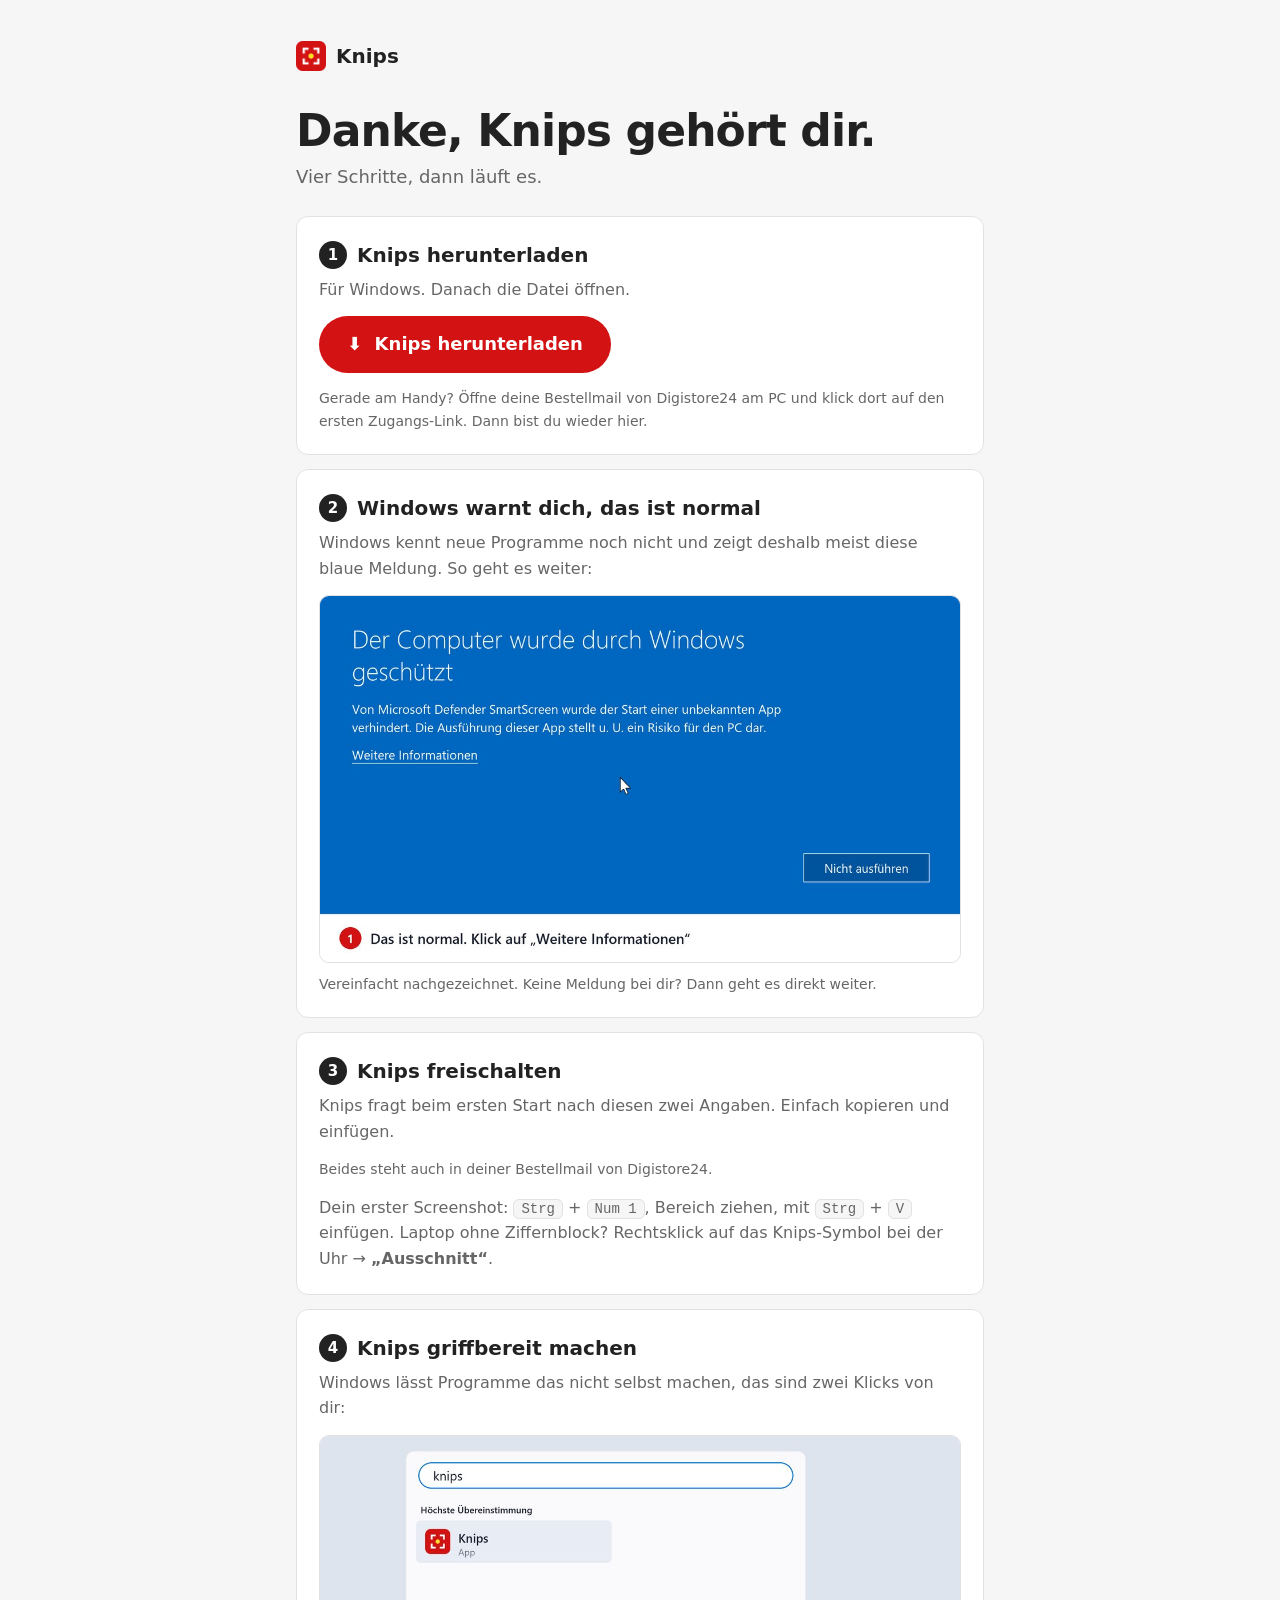
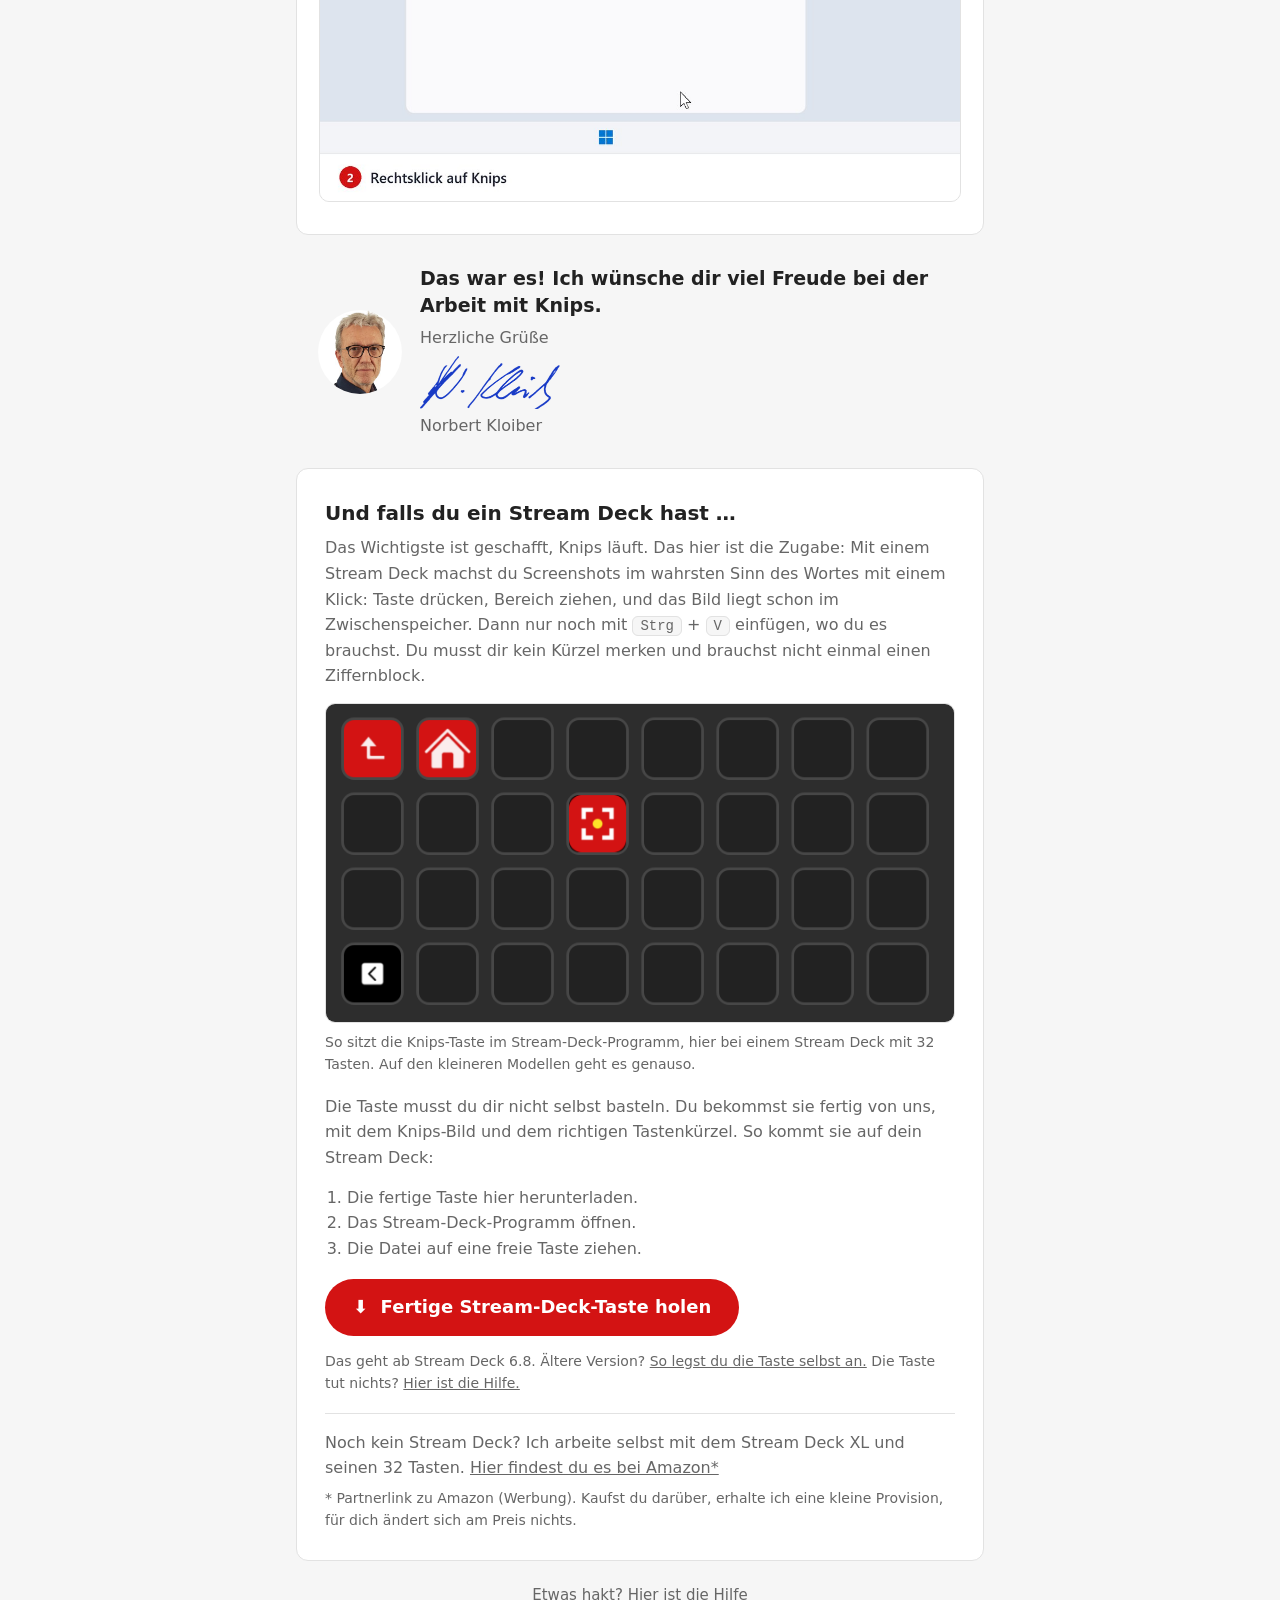
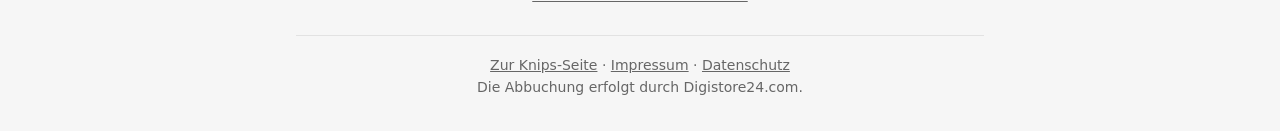
==== danke.html @ 629ad73b "Dankeseite: Stream-Deck-Taste als roter Hauptknopf Co-Authored-By: Claude Opus 5.5 <noreply@anthropi" ====
<!doctype html>
<html lang="de">
<head>
<meta charset="utf-8">
<meta name="viewport" content="width=device-width, initial-scale=1">
<title>Knips freigeschaltet</title>
<meta name="robots" content="noindex">
<link rel="icon" href="bilder/logo.png">
<link rel="stylesheet" href="kauf.css?v=2">
</head>
<body>
<main>
  <a class="marke" href="./"><img src="bilder/logo.png" alt="">Knips</a>

  <h1 data-mit-name="Danke, {n}! Knips gehört dir.">Danke, Knips gehört dir.</h1>
  <p class="unter">Vier Schritte, dann läuft es.</p>

  <div class="karte">
    <h2><span class="nr">1</span>Knips herunterladen</h2>
    <p>Für Windows. Danach die Datei öffnen.</p>
    <a class="knopf" href="Knips-Setup.exe" download>⬇&nbsp; Knips herunterladen</a>
    <p class="klein" style="margin-top:14px">Gerade am Handy? Öffne deine Bestellmail von Digistore24 am PC und klick dort auf den ersten Zugangs-Link. Dann bist du wieder hier.</p>
  </div>

  <div class="karte">
    <h2><span class="nr">2</span>Windows warnt dich, das ist normal</h2>
    <p>Windows kennt neue Programme noch nicht und zeigt deshalb meist diese blaue Meldung. So geht es weiter:</p>
    <video class="film" autoplay muted loop playsinline preload="metadata" poster="bilder/windows-warnung.jpg" width="1120" height="640" aria-label="Klick auf Weitere Informationen, danach auf Trotzdem ausführen">
      <source src="bilder/windows-warnung.mp4" type="video/mp4">
    </video>
    <p class="klein">Vereinfacht nachgezeichnet. Keine Meldung bei dir? Dann geht es direkt weiter.</p>
  </div>

  <div class="karte">
    <h2><span class="nr">3</span>Knips freischalten</h2>
    <p>Knips fragt beim ersten Start nach diesen zwei Angaben. Einfach kopieren und einfügen.</p>
    <div id="freischalten" hidden>
      <div class="wert"><span>Bestellnummer</span><code id="wert-b"></code><button type="button" data-feld="wert-b">Kopieren</button></div>
      <div class="wert"><span>Lizenzschlüssel</span><code id="wert-k"></code><button type="button" data-feld="wert-k">Kopieren</button></div>
    </div>
    <p class="klein" style="margin-top:12px">Beides steht auch in deiner Bestellmail von Digistore24.</p>
    <p>Dein erster Screenshot: <span class="taste">Strg</span> + <span class="taste">Num 1</span>, Bereich ziehen, mit <span class="taste">Strg</span> + <span class="taste">V</span> einfügen. Laptop ohne Ziffernblock? Rechtsklick auf das Knips-Symbol bei der Uhr → <b>„Ausschnitt“</b>.</p>
  </div>

  <div class="karte">
    <h2><span class="nr">4</span>Knips griffbereit machen</h2>
    <p>Windows lässt Programme das nicht selbst machen, das sind zwei Klicks von dir:</p>
    <video class="film" autoplay muted loop playsinline preload="metadata" poster="bilder/taskleiste.jpg" width="1120" height="640" aria-label="Knips im Startmenü suchen, Rechtsklick, An Taskleiste anheften">
      <source src="bilder/taskleiste.mp4" type="video/mp4">
    </video>
  </div>

  <div class="gruss">
    <img src="bilder/norbert-kloiber.jpg" width="84" height="84" alt="Norbert Kloiber">
    <div>
      <p class="gruss-text" data-mit-name="Das war es, {n}! Ich wünsche dir viel Freude bei der Arbeit mit Knips.">Das war es! Ich wünsche dir viel Freude bei der Arbeit mit Knips.</p>
      <p class="gruss-name">Herzliche Grüße</p>
      <img class="gruss-unterschrift" src="bilder/unterschrift-norbert.png" width="280" height="105" alt="Unterschrift von Norbert Kloiber">
      <p class="gruss-name">Norbert Kloiber</p>
    </div>
  </div>

  <div class="karte zugabe">
    <h2 data-mit-name="Und falls du ein Stream Deck hast, {n} …">Und falls du ein Stream Deck hast …</h2>
    <p>Das Wichtigste ist geschafft, Knips läuft. Das hier ist die Zugabe: Mit einem Stream Deck machst du Screenshots im wahrsten Sinn des Wortes mit einem Klick: Taste drücken, Bereich ziehen, und das Bild liegt schon im Zwischenspeicher. Dann nur noch mit <span class="taste">Strg</span> + <span class="taste">V</span> einfügen, wo du es brauchst. Du musst dir kein Kürzel merken und brauchst nicht einmal einen Ziffernblock.</p>
    <figure class="deck">
      <img src="bilder/stream-deck-knips.png" width="703" height="356" alt="Stream-Deck-Programm mit 32 Tasten, auf einer davon liegt die rote Knips-Taste">
      <figcaption>So sitzt die Knips-Taste im Stream-Deck-Programm, hier bei einem Stream Deck mit 32 Tasten. Auf den kleineren Modellen geht es genauso.</figcaption>
    </figure>
    <p>Die Taste musst du dir nicht selbst basteln. Du bekommst sie fertig von uns, mit dem Knips-Bild und dem richtigen Tastenkürzel. So kommt sie auf dein Stream Deck:</p>
    <ol>
      <li>Die fertige Taste hier herunterladen.</li>
      <li>Das Stream-Deck-Programm öffnen.</li>
      <li>Die Datei auf eine freie Taste ziehen.</li>
    </ol>
    <a class="knopf" href="streamdeck/Knips-Taste.streamDeckAction" download>⬇&nbsp; Fertige Stream-Deck-Taste holen</a>
    <p class="klein">Das geht ab Stream Deck 6.8. Ältere Version? <a href="./#stream-deck">So legst du die Taste selbst an.</a> Die Taste tut nichts? <a href="streamdeck.html">Hier ist die Hilfe.</a></p>
    <p class="noch-keins">Noch kein Stream Deck? Ich arbeite selbst mit dem Stream Deck XL und seinen 32 Tasten. <a href="https://www.amazon.de/dp/B07RL8H55Z?tag=topeffektiv-21" target="_blank" rel="sponsored noopener">Hier findest du es bei Amazon*</a></p>
    <p class="klein">* Partnerlink zu Amazon (Werbung). Kaufst du darüber, erhalte ich eine kleine Provision, für dich ändert sich am Preis nichts.</p>
  </div>

  <p class="zweig"><a href="hilfe.html">Etwas hakt? Hier ist die Hilfe</a></p>

  <footer>
    <a href="./">Zur Knips-Seite</a> · <a href="impressum.html">Impressum</a> · <a href="datenschutz.html">Datenschutz</a><br>
    Die Abbuchung erfolgt durch Digistore24.com.
  </footer>
  <script>
  // Vorname (n) kommt von Digistore in der Adresse. Fehlt er, bleiben die neutralen Texte
  (function () {
    var m = /[#&]n=([^&]*)/.exec(location.hash), n = new URLSearchParams(location.search).get("n") || "";
    try { if (!n && m) n = decodeURIComponent(m[1].replace(/\+/g, " ")); } catch (e) {}
    n = n.trim();
    if (!n || n.charAt(0) === "[" || n.length > 30) return;
    if (n === n.toLowerCase() || n === n.toUpperCase()) n = n.charAt(0).toUpperCase() + n.slice(1).toLowerCase();
    document.querySelectorAll("[data-mit-name]").forEach(function (el) {
      el.textContent = el.dataset.mitName.split("{n}").join(n);
    });
  })();

  // Digistore hängt Bestellnummer (b) und Lizenzschlüssel (k) an die Adresse
  (function () {
    var p = new URLSearchParams(location.search), b = p.get("b"), k = p.get("k");
    if (!b || !k || b.charAt(0) === "[") return;
    document.getElementById("wert-b").textContent = b;
    document.getElementById("wert-k").textContent = k;
    document.getElementById("freischalten").hidden = false;
    document.querySelectorAll(".wert button").forEach(function (knopf) {
      knopf.addEventListener("click", function () {
        navigator.clipboard.writeText(document.getElementById(knopf.dataset.feld).textContent).then(function () {
          knopf.textContent = "Kopiert ✓";
          setTimeout(function () { knopf.textContent = "Kopieren"; }, 1800);
        });
      });
    });
  })();
  </script>
</main>
</body>
</html>
---- kauf.css ----
/* Gemeinsamer Look für Dankeseite, Hilfe und Stream-Deck-Seite */
:root {
  --rot: #D31313; --rot-dunkel: #A80F0F;
  --text: #222; --leise: #666; --linie: #E2E2E2; --grund: #F6F6F6; --karte: #fff;
}
@media (prefers-color-scheme: dark) {
  :root { --text: #EEE; --leise: #AAA; --linie: #333; --grund: #161616; --karte: #1F1F1F; }
}
* { box-sizing: border-box; }
body { margin: 0; font-family: "Segoe UI", system-ui, -apple-system, Roboto, Arial, sans-serif;
       color: var(--text); background: var(--grund); line-height: 1.6; }
a { color: inherit; }
main { max-width: 720px; margin: 0 auto; padding: 40px 16px 32px; }
.marke { display: inline-flex; align-items: center; gap: 10px; font-weight: 700; font-size: 20px; text-decoration: none; }
.marke img { width: 30px; height: 30px; }
h1 { font-size: clamp(30px, 5vw, 44px); line-height: 1.1; margin: 28px 0 8px; letter-spacing: -.02em; }
.unter { color: var(--leise); font-size: 18px; margin: 0 0 24px; }
.karte { background: var(--karte); border: 1px solid var(--linie); border-radius: 12px; padding: 22px; margin-bottom: 14px; }
.karte h2 { margin: 0 0 6px; font-size: 20px; display: flex; align-items: center; gap: 10px; }
.nr { flex: none; width: 28px; height: 28px; border-radius: 50%; background: var(--text); color: var(--karte);
      font-size: 15px; display: inline-flex; align-items: center; justify-content: center; }
.karte p { margin: 0 0 14px; color: var(--leise); font-size: 16px; }
.karte p:last-child { margin-bottom: 0; }
.knopf { display: inline-flex; align-items: center; gap: 10px; background: var(--rot); color: #fff; text-decoration: none;
         font-weight: 700; font-size: 18px; padding: 14px 28px; border-radius: 999px; }
.knopf:hover { background: var(--rot-dunkel); }
.knopf.zweit { background: transparent; color: var(--text); border: 1px solid var(--linie); font-size: 15px; font-weight: 600; padding: 9px 18px; }
.knopf.zweit:hover { background: var(--grund); }
.klein { font-size: 14px !important; }
.film { display: block; width: 100%; height: auto; border-radius: 10px; border: 1px solid var(--linie); margin-bottom: 10px; background: var(--grund); }
.taste { font-family: Consolas, monospace; background: var(--grund); border: 1px solid var(--linie);
         border-radius: 6px; padding: 1px 7px; font-size: 14px; white-space: nowrap; }
.wert { display: grid; grid-template-columns: 130px 1fr auto; gap: 10px; align-items: center; padding: 8px 0; border-top: 1px solid var(--linie); font-size: 15px; }
.wert code { font-family: Consolas, monospace; font-size: 14px; overflow-wrap: anywhere; }
.wert button { font: inherit; font-size: 14px; padding: 5px 12px; border: 1px solid var(--linie); border-radius: 999px; background: transparent; color: var(--text); cursor: pointer; }
@media (max-width: 560px) { .wert { grid-template-columns: 1fr auto; } .wert span { grid-column: 1 / -1; } }
.gruss { display: flex; align-items: center; gap: 18px; margin: 30px 0 0; padding: 0 22px; }
.gruss > img { flex: none; width: 84px; height: 84px; border-radius: 50%; object-fit: cover; }
.gruss p { margin: 0; }
.gruss-unterschrift { display: block; width: 140px; height: auto; margin: 6px 0 4px; }
@media (prefers-color-scheme: dark) { .gruss-unterschrift { filter: brightness(2.4); } }
.gruss-text { font-size: 19px; font-weight: 600; line-height: 1.4; margin-bottom: 6px !important; }
.gruss-name { color: var(--leise); font-size: 16px; }
.zweig { color: var(--leise); font-size: 15px; text-align: center; margin: 22px 0 0; }
.reihe { display: flex; flex-wrap: wrap; gap: 10px; align-items: center; }
.tastenbild { width: 56px; height: 56px; border-radius: 12px; }
.zugabe { margin-top: 30px; padding: 28px; }
.zugabe ol { margin: 0 0 18px; padding-left: 22px; color: var(--leise); font-size: 16px; }
.zugabe .klein { margin-top: 14px; }
.zugabe .noch-keins { border-top: 1px solid var(--linie); margin: 18px 0 0; padding-top: 16px; }
.zugabe .noch-keins + .klein { margin-top: 6px; }
.deck { margin: 4px 0 18px; }
.deck img { display: block; width: 100%; height: auto; border: 1px solid var(--linie); border-radius: 10px; }
.deck figcaption { color: var(--leise); font-size: 14px; margin-top: 8px; }
@media (max-width: 560px) { .zugabe { padding: 22px; } }
.fragen details { background: var(--karte); border: 1px solid var(--linie); border-radius: 10px; margin-bottom: 8px; padding: 0 18px; }
.fragen summary { cursor: pointer; padding: 14px 0; font-weight: 600; list-style: none; }
.fragen summary::-webkit-details-marker { display: none; }
.fragen summary::before { content: "▸"; color: var(--rot); display: inline-block; width: 18px; transition: transform .15s; }
.fragen details[open] summary::before { transform: rotate(90deg); }
.fragen details p { margin: 0 0 14px 18px; color: var(--leise); font-size: 15px; }
footer { border-top: 1px solid var(--linie); margin-top: 28px; padding-top: 18px; color: var(--leise); font-size: 14px; text-align: center; }
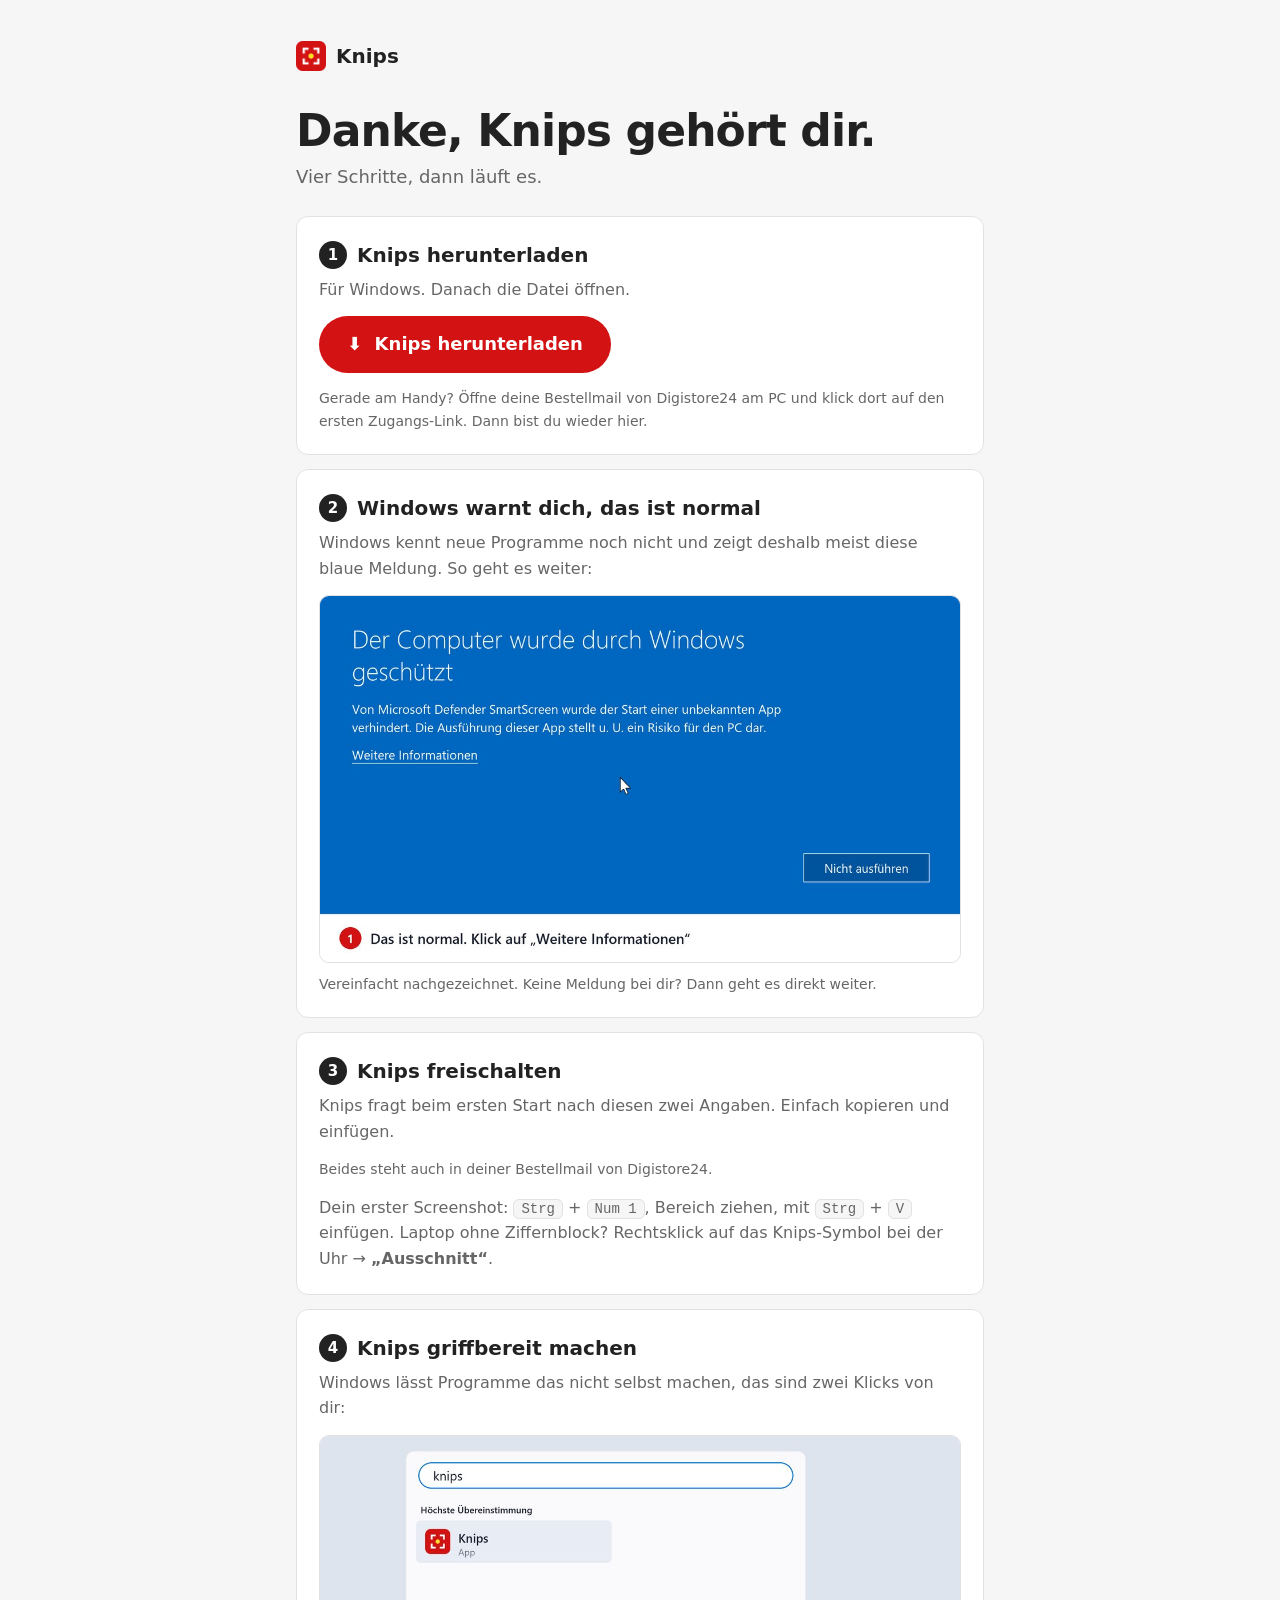
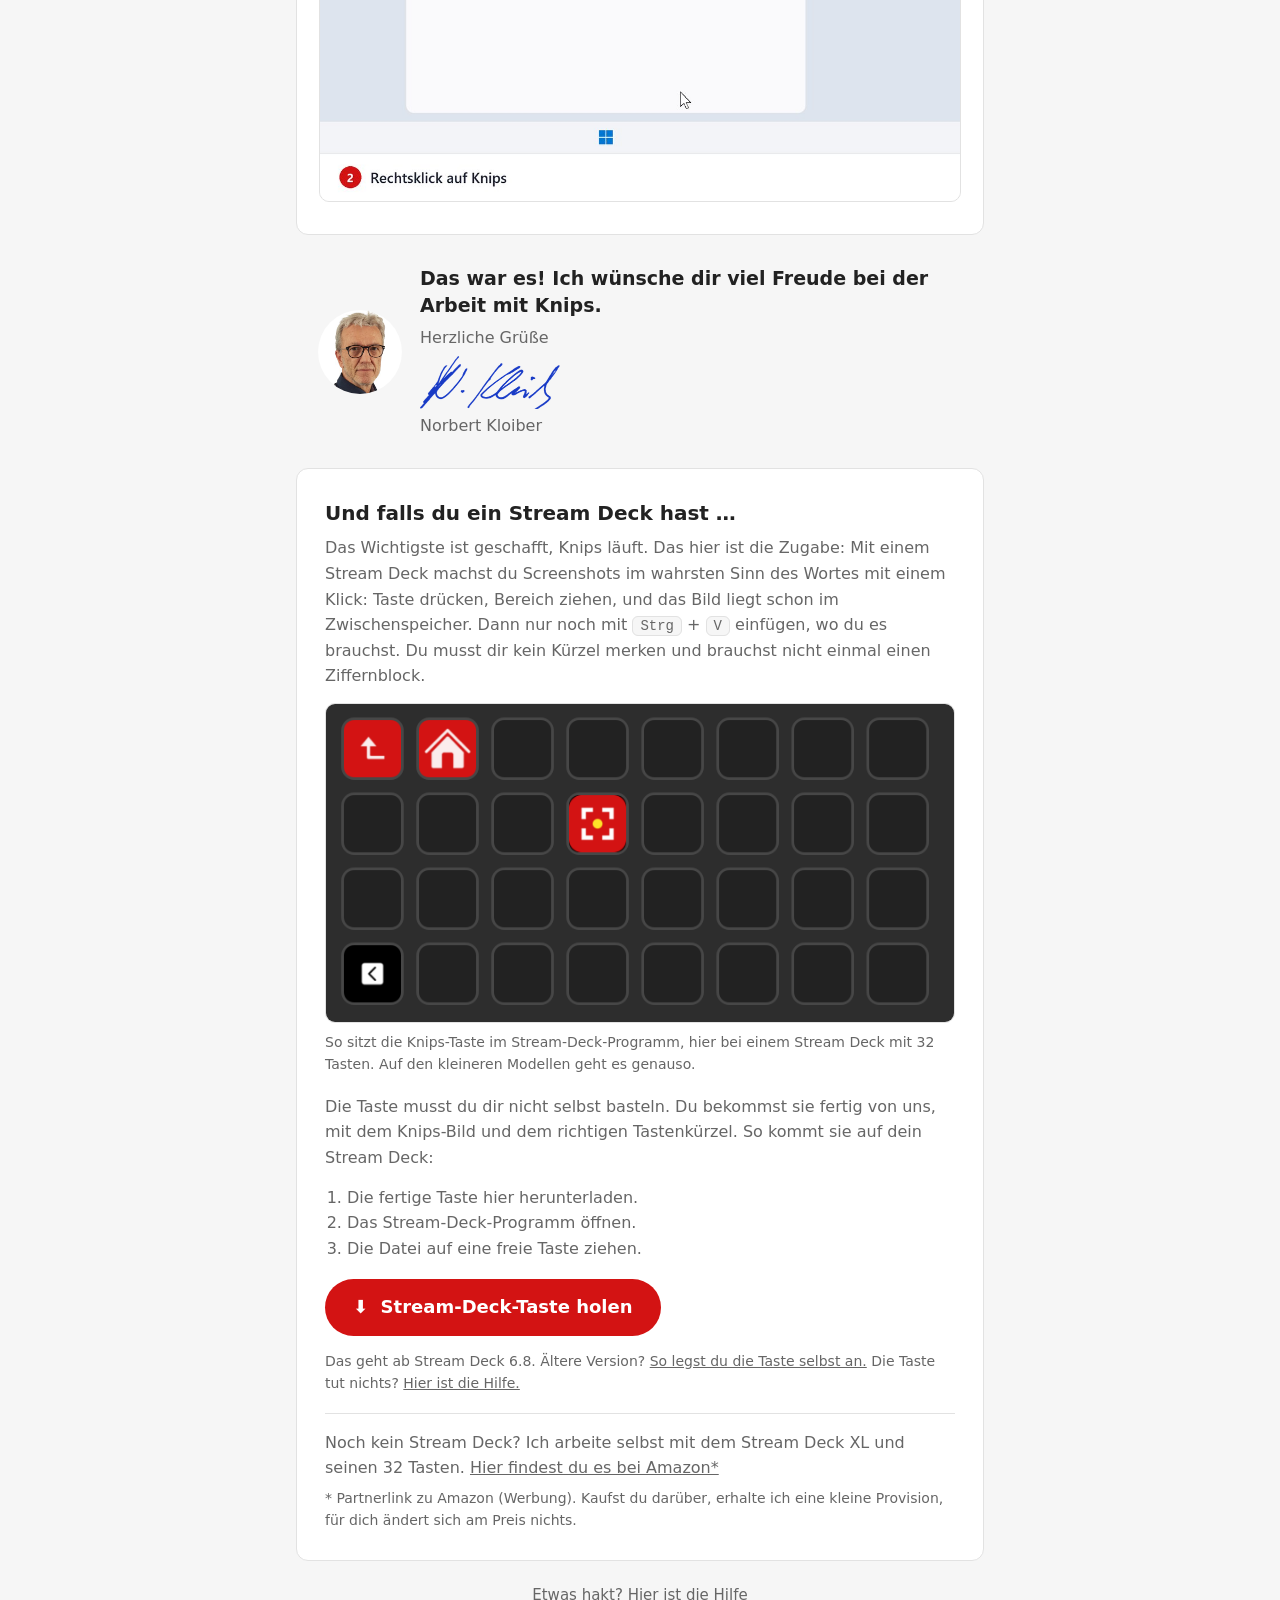
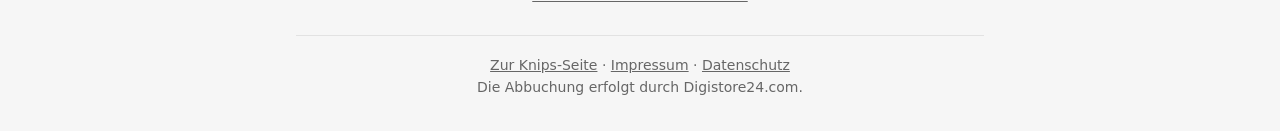
==== commit 59553e49: "Dankeseite: Knopftext Stream-Deck-Taste gekürzt Co-Authored-By: Claude Opus 5.5 <noreply@anthropic.c" ====
--- a/danke.html
+++ b/danke.html
@@ -73,7 +73,7 @@
       <li>Das Stream-Deck-Programm öffnen.</li>
       <li>Die Datei auf eine freie Taste ziehen.</li>
     </ol>
-    <a class="knopf" href="streamdeck/Knips-Taste.streamDeckAction" download>⬇&nbsp; Fertige Stream-Deck-Taste holen</a>
+    <a class="knopf" href="streamdeck/Knips-Taste.streamDeckAction" download>⬇&nbsp; Stream-Deck-Taste holen</a>
     <p class="klein">Das geht ab Stream Deck 6.8. Ältere Version? <a href="./#stream-deck">So legst du die Taste selbst an.</a> Die Taste tut nichts? <a href="streamdeck.html">Hier ist die Hilfe.</a></p>
     <p class="noch-keins">Noch kein Stream Deck? Ich arbeite selbst mit dem Stream Deck XL und seinen 32 Tasten. <a href="https://www.amazon.de/dp/B07RL8H55Z?tag=topeffektiv-21" target="_blank" rel="sponsored noopener">Hier findest du es bei Amazon*</a></p>
     <p class="klein">* Partnerlink zu Amazon (Werbung). Kaufst du darüber, erhalte ich eine kleine Provision, für dich ändert sich am Preis nichts.</p>
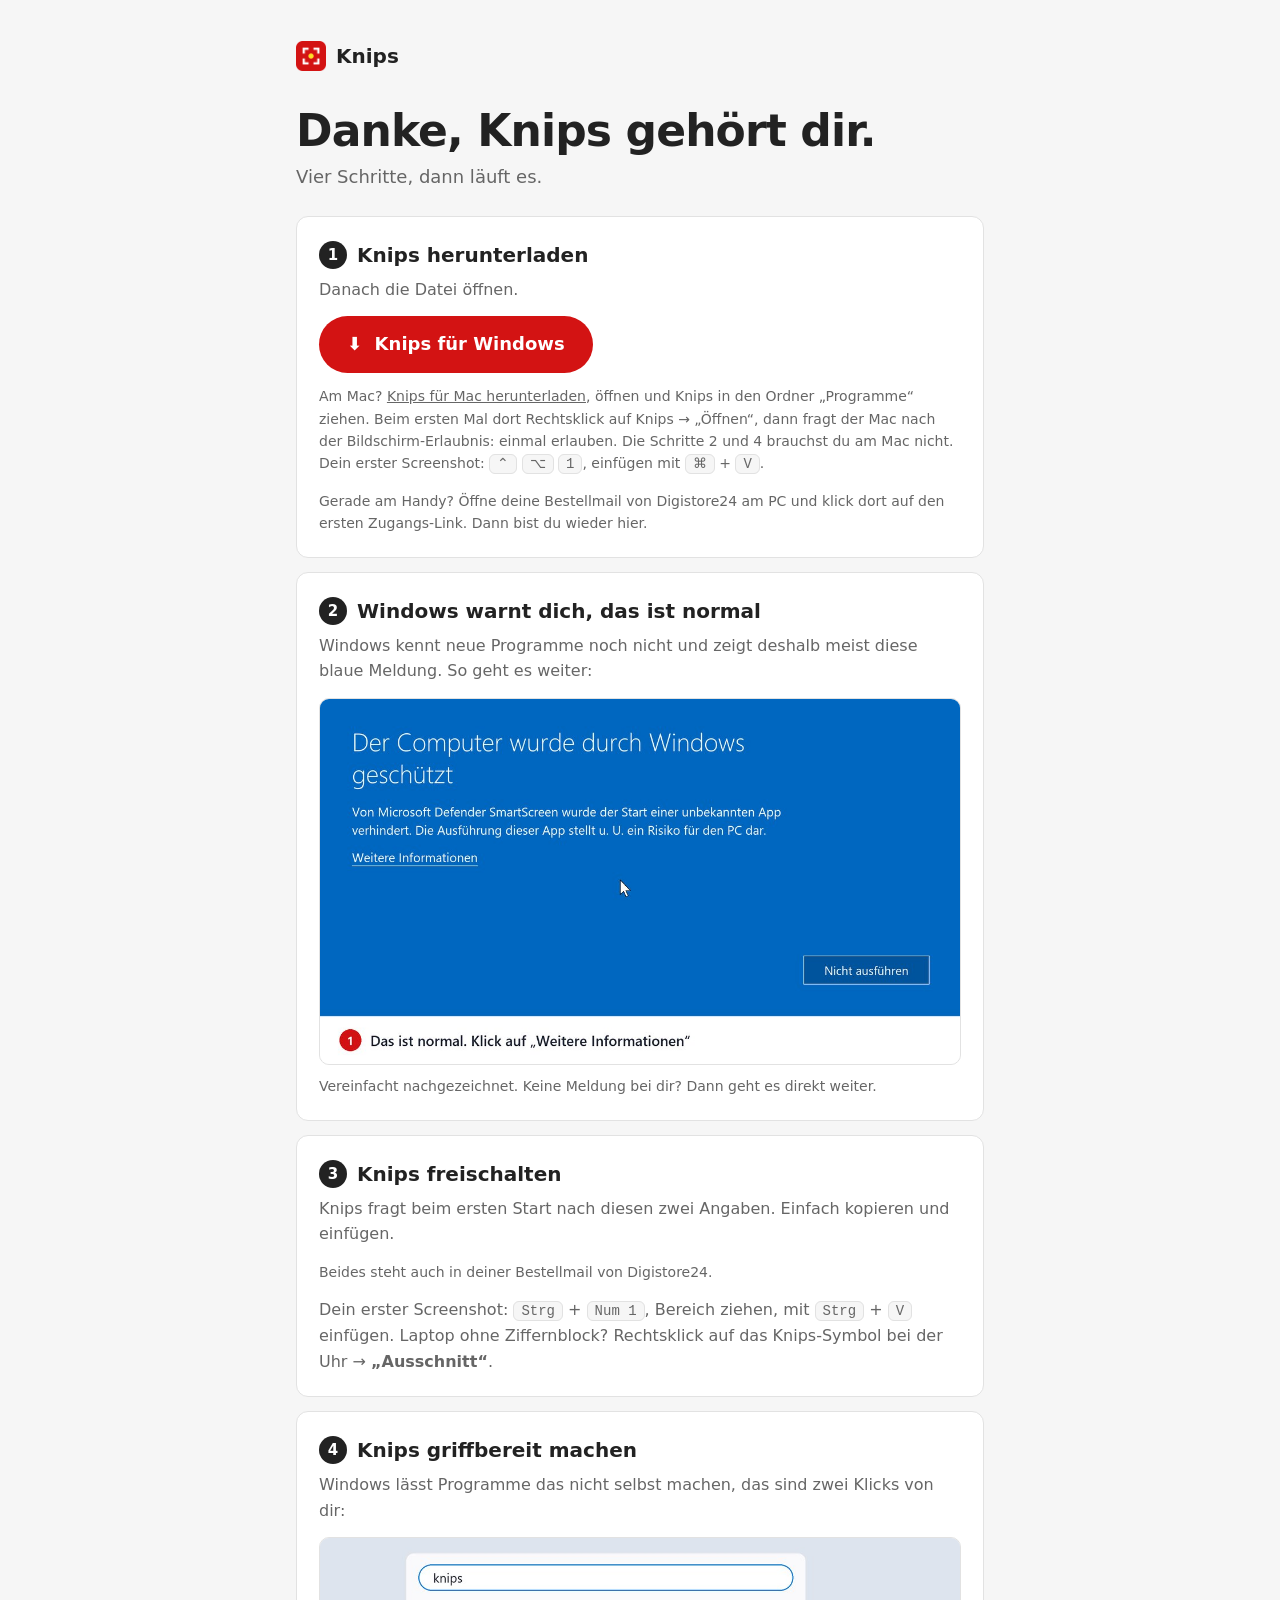
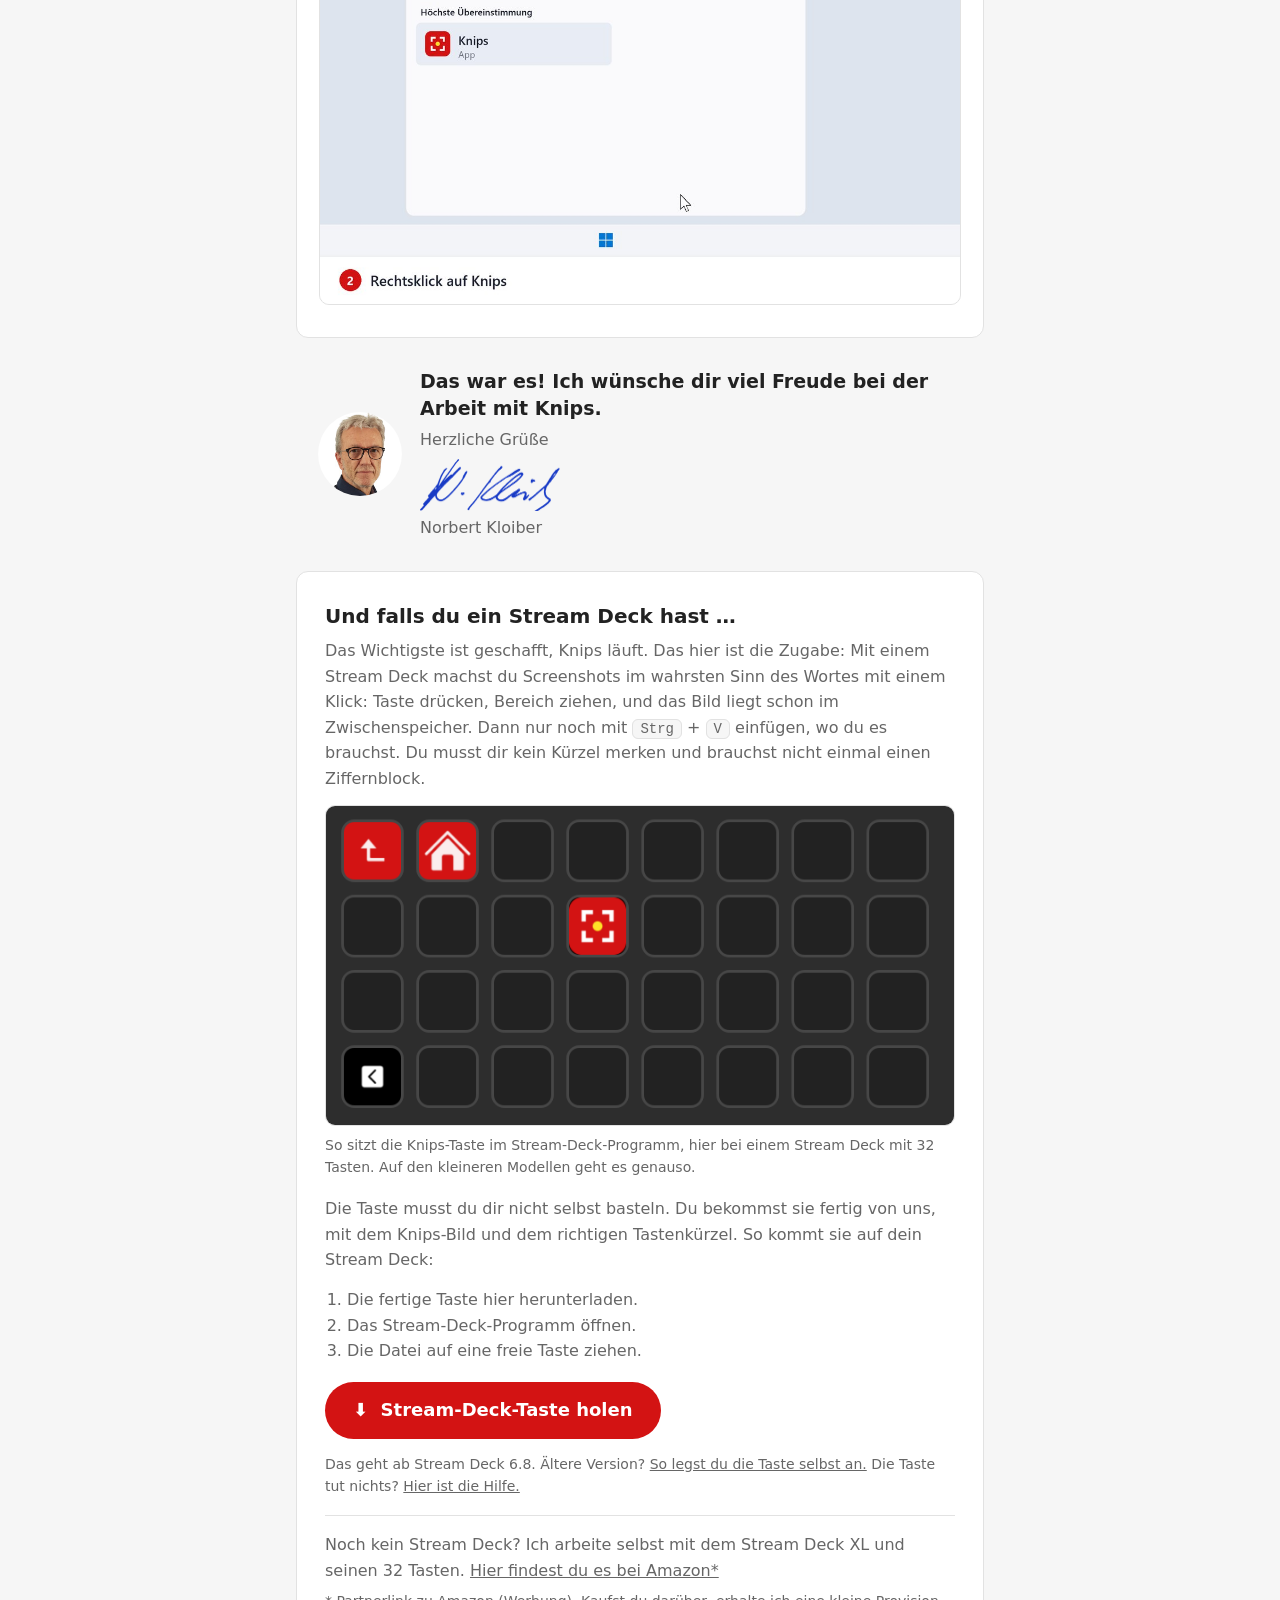
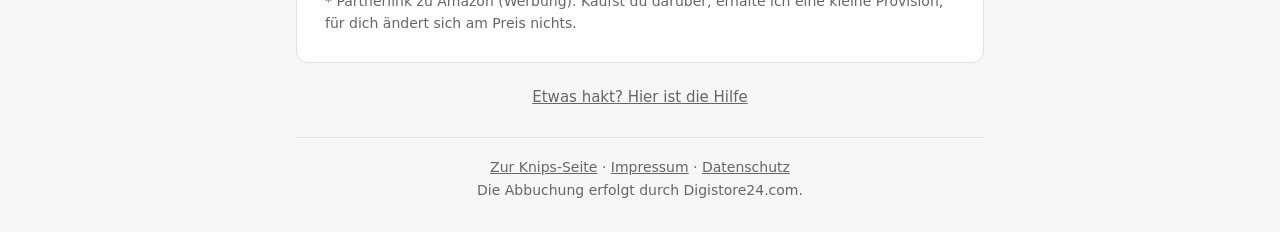
==== commit bc8b8eb3: "Website: Knips gibt es jetzt auch für Mac (Download auf der Danke-Seite, Mac-Tasten, Fragen) Co-Auth" ====
--- a/danke.html
+++ b/danke.html
@@ -17,8 +17,9 @@
 
   <div class="karte">
     <h2><span class="nr">1</span>Knips herunterladen</h2>
-    <p>Für Windows. Danach die Datei öffnen.</p>
-    <a class="knopf" href="Knips-Setup.exe" download>⬇&nbsp; Knips herunterladen</a>
+    <p>Danach die Datei öffnen.</p>
+    <a class="knopf" href="Knips-Setup.exe" download>⬇&nbsp; Knips für Windows</a>
+    <p class="klein" style="margin-top:12px">Am Mac? <a href="Knips-Mac.dmg" download>Knips für Mac herunterladen</a>, öffnen und Knips in den Ordner „Programme“ ziehen. Beim ersten Mal dort Rechtsklick auf Knips → „Öffnen“, dann fragt der Mac nach der Bildschirm-Erlaubnis: einmal erlauben. Die Schritte 2 und 4 brauchst du am Mac nicht. Dein erster Screenshot: <span class="taste">⌃</span> <span class="taste">⌥</span> <span class="taste">1</span>, einfügen mit <span class="taste">⌘</span> + <span class="taste">V</span>.</p>
     <p class="klein" style="margin-top:14px">Gerade am Handy? Öffne deine Bestellmail von Digistore24 am PC und klick dort auf den ersten Zugangs-Link. Dann bist du wieder hier.</p>
   </div>
 
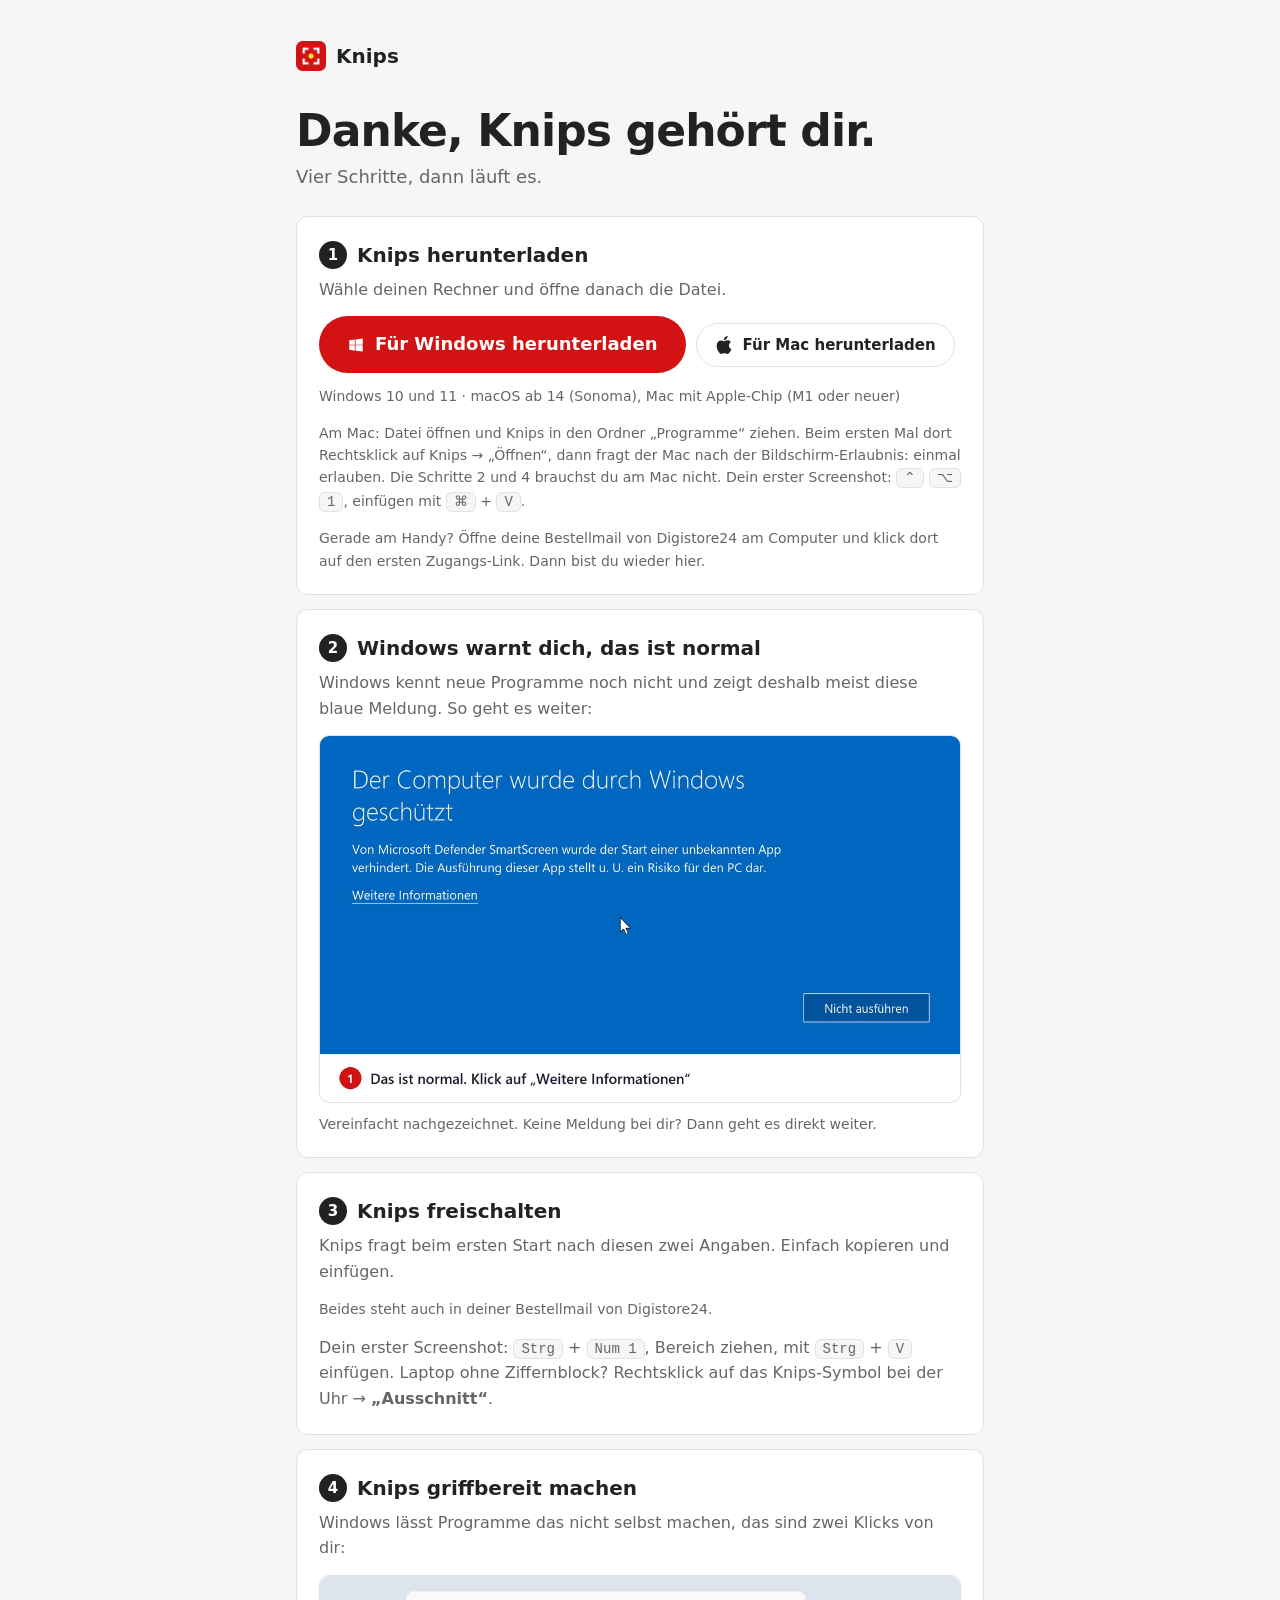
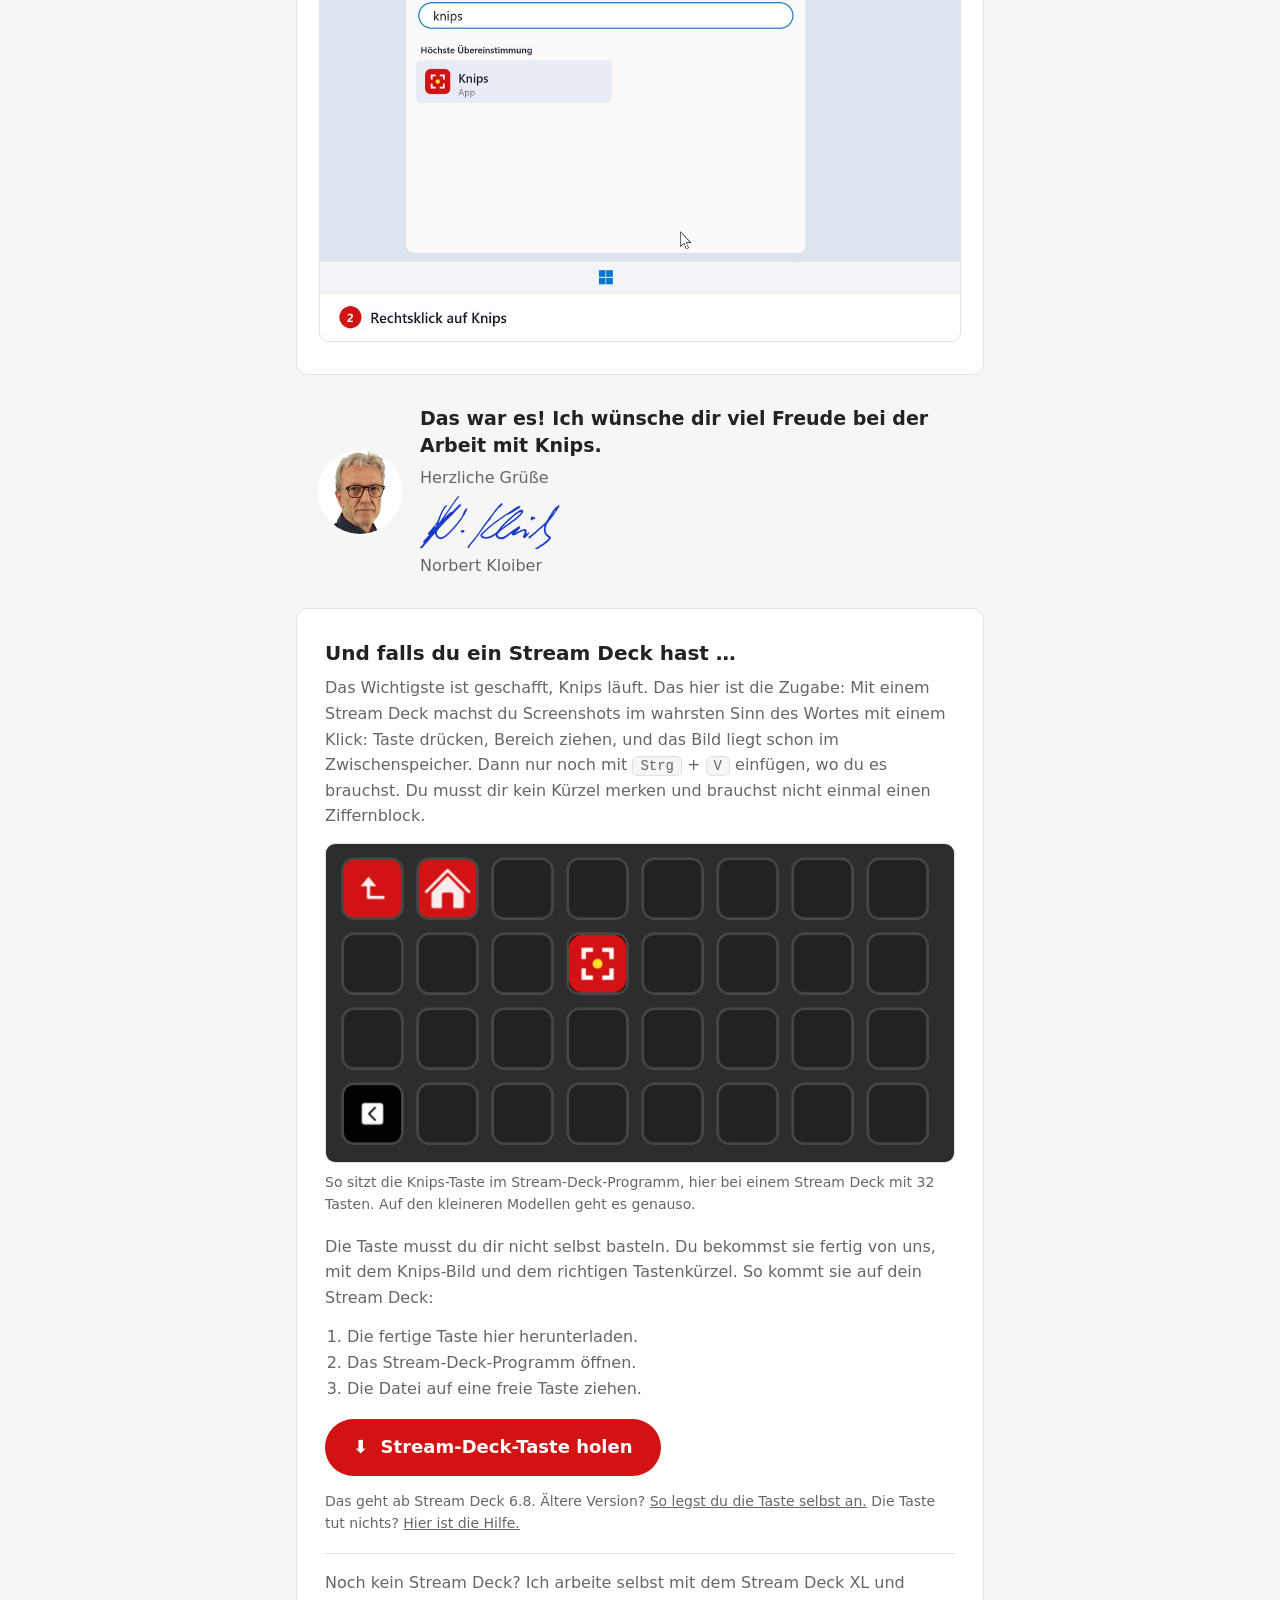
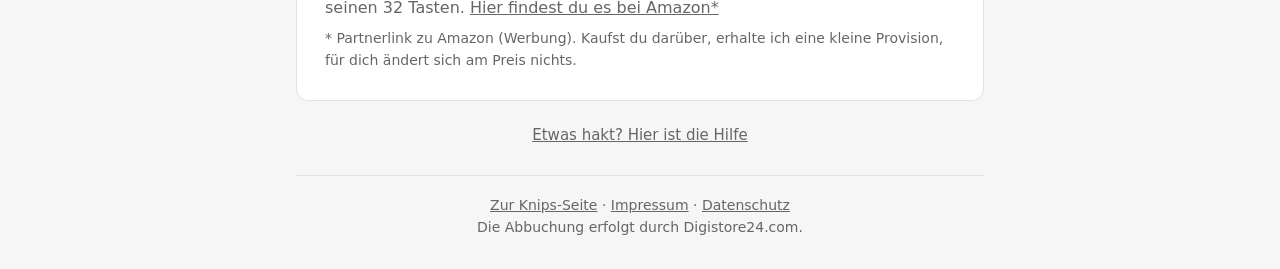
==== commit 839a8a32: "Website: Windows- und macOS-Symbole, Systemanforderungen, Danke-Seite zeigt den passenden Download z" ====
--- a/danke.html
+++ b/danke.html
@@ -6,21 +6,25 @@
 <title>Knips freigeschaltet</title>
 <meta name="robots" content="noindex">
 <link rel="icon" href="bilder/logo.png">
-<link rel="stylesheet" href="kauf.css?v=2">
+<link rel="stylesheet" href="kauf.css?v=3">
 </head>
 <body>
 <main>
   <a class="marke" href="./"><img src="bilder/logo.png" alt="">Knips</a>
 
   <h1 data-mit-name="Danke, {n}! Knips gehört dir.">Danke, Knips gehört dir.</h1>
-  <p class="unter">Vier Schritte, dann läuft es.</p>
+  <p class="unter" id="schritte">Vier Schritte, dann läuft es.</p>
 
   <div class="karte">
     <h2><span class="nr">1</span>Knips herunterladen</h2>
-    <p>Danach die Datei öffnen.</p>
-    <a class="knopf" href="Knips-Setup.exe" download>⬇&nbsp; Knips für Windows</a>
-    <p class="klein" style="margin-top:12px">Am Mac? <a href="Knips-Mac.dmg" download>Knips für Mac herunterladen</a>, öffnen und Knips in den Ordner „Programme“ ziehen. Beim ersten Mal dort Rechtsklick auf Knips → „Öffnen“, dann fragt der Mac nach der Bildschirm-Erlaubnis: einmal erlauben. Die Schritte 2 und 4 brauchst du am Mac nicht. Dein erster Screenshot: <span class="taste">⌃</span> <span class="taste">⌥</span> <span class="taste">1</span>, einfügen mit <span class="taste">⌘</span> + <span class="taste">V</span>.</p>
-    <p class="klein" style="margin-top:14px">Gerade am Handy? Öffne deine Bestellmail von Digistore24 am PC und klick dort auf den ersten Zugangs-Link. Dann bist du wieder hier.</p>
+    <p>Wähle deinen Rechner und öffne danach die Datei.</p>
+    <div class="dl" id="dl">
+      <a class="knopf" id="dl-win" href="Knips-Setup.exe" download><svg viewBox="0 0 24 24" aria-hidden="true"><path d="M3 5.6l7.4-1v7H3zM11.4 4.5L21 3.2v8.4h-9.6zM3 12.4h7.4v7.1L3 18.4zM11.4 12.4H21v8.4l-9.6-1.3z"/></svg>Für Windows herunterladen</a>
+      <a class="knopf zweit" id="dl-mac" href="Knips-Mac.dmg" download><svg viewBox="0 0 24 24" aria-hidden="true"><path d="M12.152 6.896c-.948 0-2.415-1.078-3.96-1.04-2.04.027-3.91 1.183-4.961 3.014-2.117 3.675-.546 9.103 1.519 12.09 1.013 1.454 2.208 3.09 3.792 3.039 1.52-.065 2.09-.987 3.935-.987 1.831 0 2.35.987 3.96.948 1.637-.026 2.676-1.48 3.676-2.948 1.156-1.688 1.636-3.325 1.662-3.415-.039-.013-3.182-1.221-3.22-4.857-.026-3.04 2.48-4.494 2.597-4.559-1.429-2.09-3.623-2.324-4.39-2.376-2-.156-3.675 1.09-4.61 1.09zM15.53 3.83c.843-1.012 1.4-2.427 1.245-3.83-1.207.052-2.662.805-3.532 1.818-.78.896-1.454 2.338-1.273 3.714 1.338.104 2.715-.688 3.559-1.701"/></svg>Für Mac herunterladen</a>
+    </div>
+    <p class="klein" style="margin-top:12px">Windows 10 und 11 · macOS ab 14 (Sonoma), Mac mit Apple-Chip (M1 oder neuer)</p>
+    <p class="klein" id="mac-hinweis">Am Mac: Datei öffnen und Knips in den Ordner „Programme“ ziehen. Beim ersten Mal dort Rechtsklick auf Knips → „Öffnen“, dann fragt der Mac nach der Bildschirm-Erlaubnis: einmal erlauben. Die Schritte 2 und 4 brauchst du am Mac nicht. Dein erster Screenshot: <span class="taste">⌃</span> <span class="taste">⌥</span> <span class="taste">1</span>, einfügen mit <span class="taste">⌘</span> + <span class="taste">V</span>.</p>
+    <p class="klein" style="margin-top:14px">Gerade am Handy? Öffne deine Bestellmail von Digistore24 am Computer und klick dort auf den ersten Zugangs-Link. Dann bist du wieder hier.</p>
   </div>
 
   <div class="karte">
@@ -87,6 +91,22 @@
     Die Abbuchung erfolgt durch Digistore24.com.
   </footer>
   <script>
+    // Am Mac: Mac-Knopf nach vorn, die reinen Windows-Schritte (2 und 4) ausblenden
+    (function () {
+      var p = (navigator.userAgentData && navigator.userAgentData.platform) || navigator.platform || '';
+      if (!/mac/i.test(p) || navigator.maxTouchPoints > 1) return;
+      var win = document.getElementById('dl-win'), mac = document.getElementById('dl-mac');
+      win.className = 'knopf zweit'; mac.className = 'knopf';
+      mac.parentNode.insertBefore(mac, win);
+      var karten = document.querySelectorAll('main > .karte');
+      karten[1].hidden = true; karten[3].hidden = true;
+      karten[2].querySelector('.nr').textContent = '2';
+      document.getElementById('schritte').textContent = 'Zwei Schritte, dann läuft es.';
+      var h = document.getElementById('mac-hinweis');
+      h.innerHTML = h.innerHTML.replace(' Die Schritte 2 und 4 brauchst du am Mac nicht.', '');
+    })();
+  </script>
+  <script>
   // Vorname (n) kommt von Digistore in der Adresse. Fehlt er, bleiben die neutralen Texte
   (function () {
     var m = /[#&]n=([^&]*)/.exec(location.hash), n = new URLSearchParams(location.search).get("n") || "";
--- a/kauf.css
+++ b/kauf.css
@@ -60,3 +60,6 @@
 .fragen details[open] summary::before { transform: rotate(90deg); }
 .fragen details p { margin: 0 0 14px 18px; color: var(--leise); font-size: 15px; }
 footer { border-top: 1px solid var(--linie); margin-top: 28px; padding-top: 18px; color: var(--leise); font-size: 14px; text-align: center; }
+
+.dl { display: flex; flex-wrap: wrap; gap: 10px; align-items: center; }
+.dl .knopf svg { width: 18px; height: 18px; fill: currentColor; flex: none; }
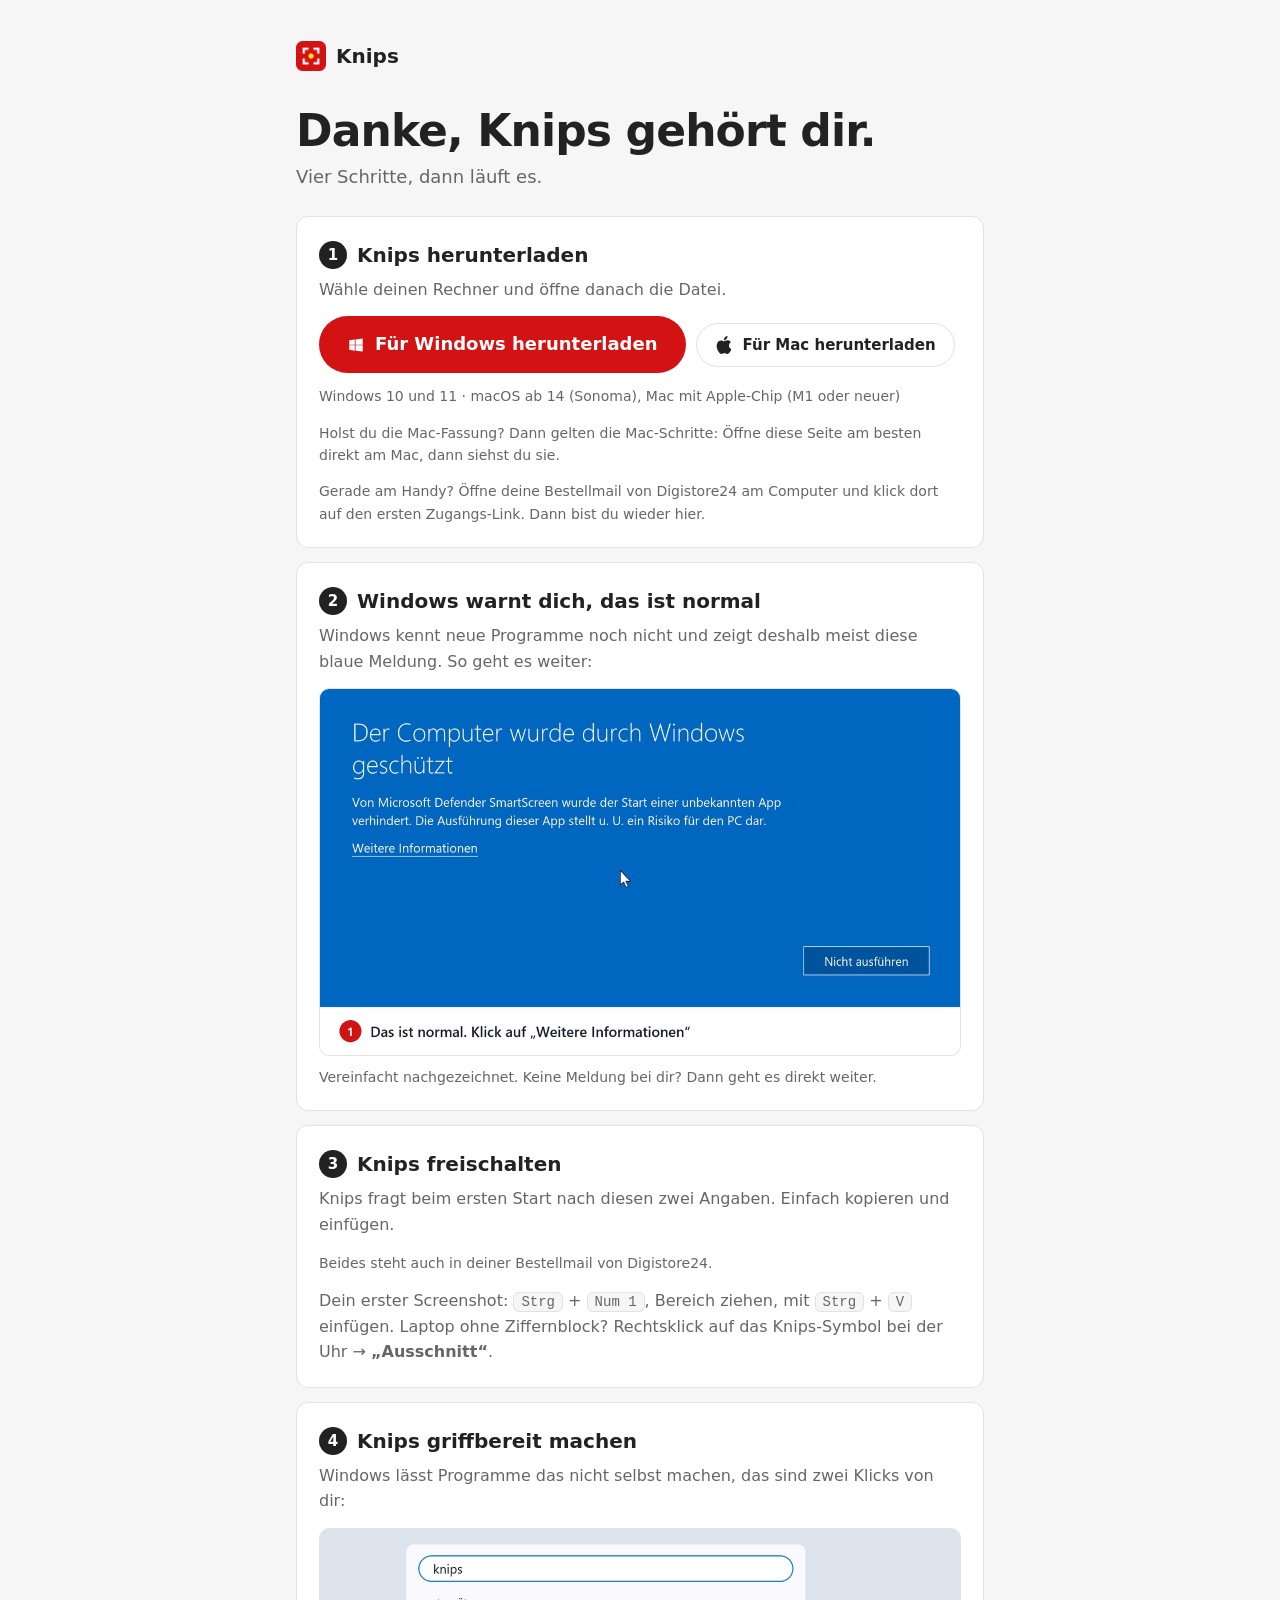
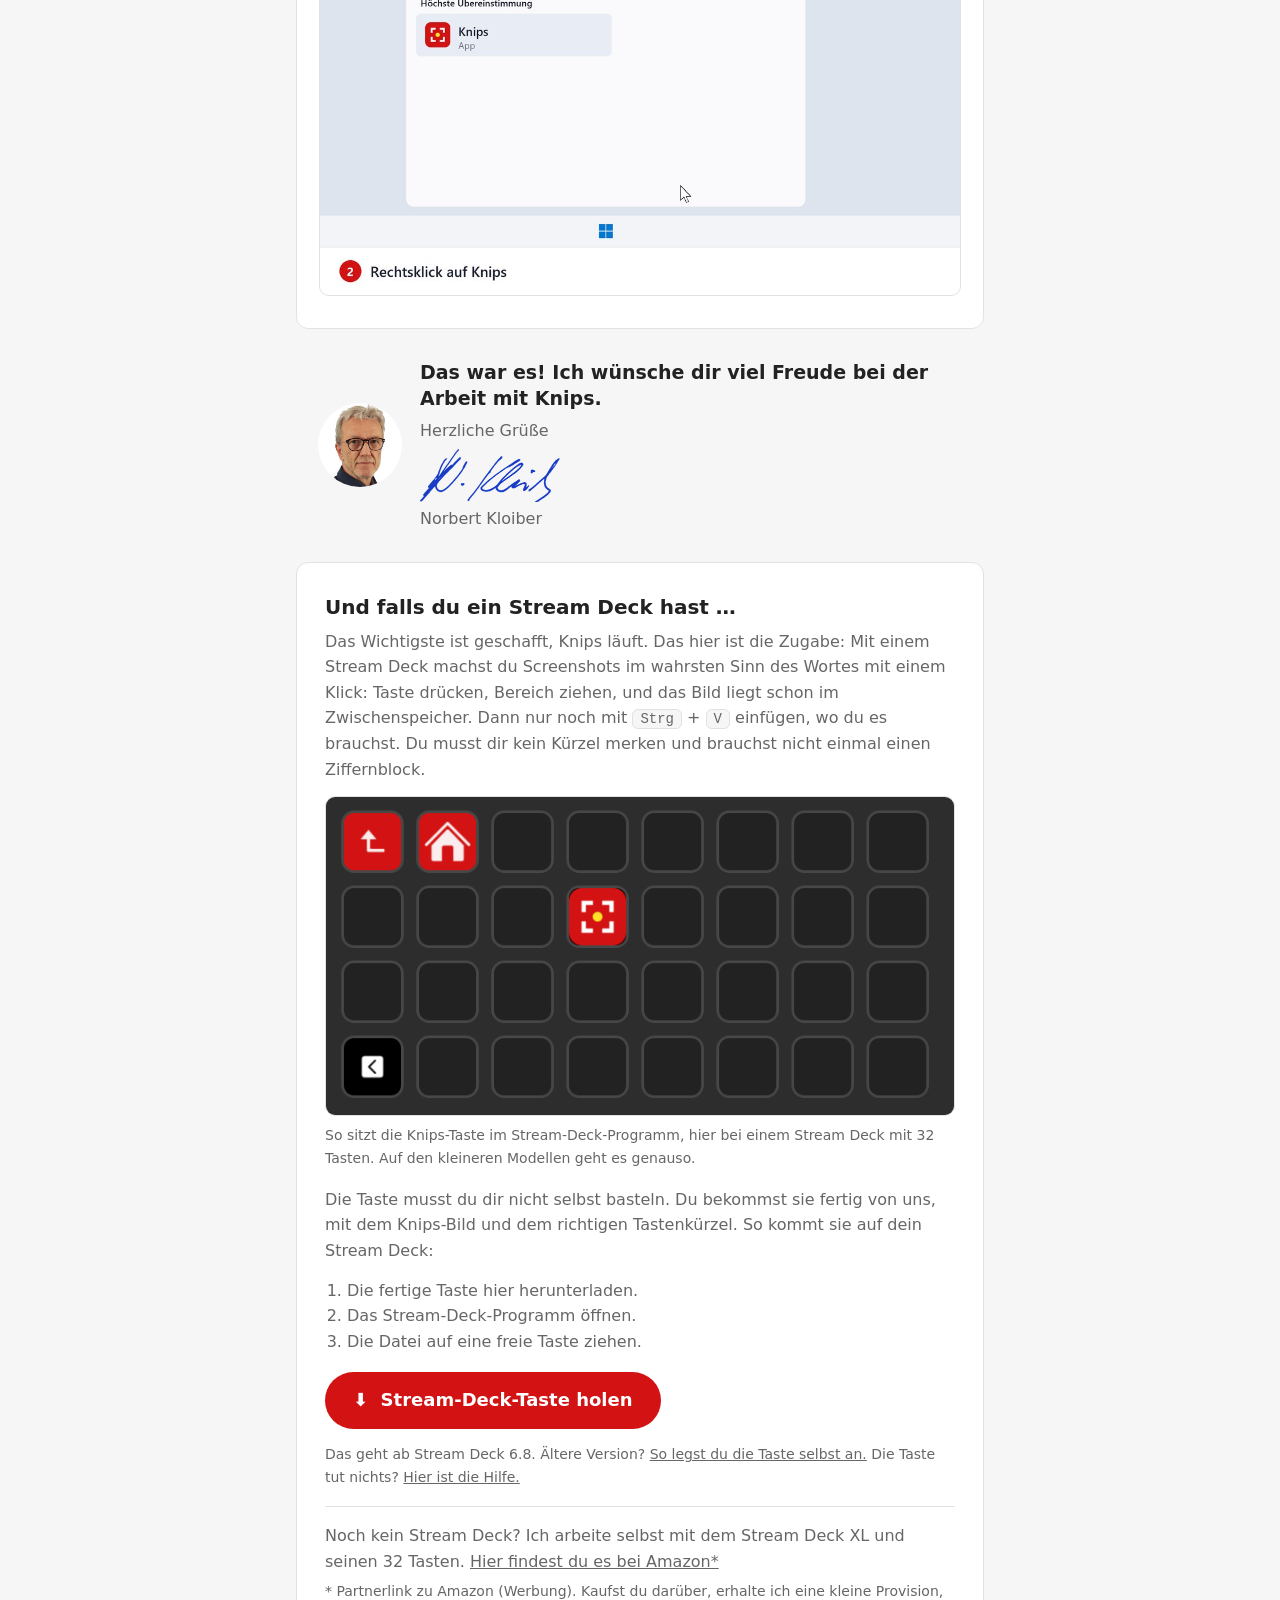
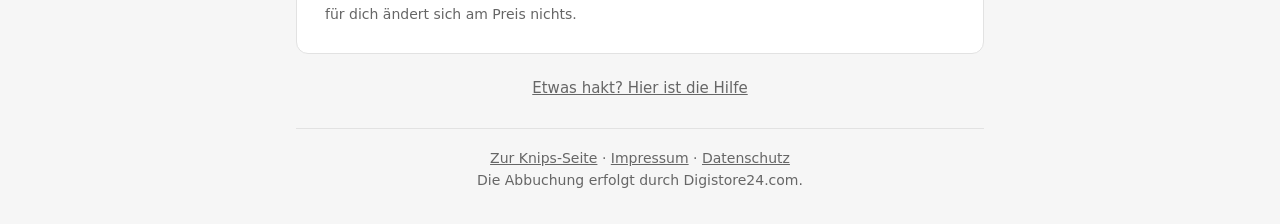
==== commit 81984066: "Danke-Seite: eigene Mac-Schritte (erstes Öffnen, Erlaubnis, Mac-Tasten), Windows-Schritte nur am PC " ====
--- a/danke.html
+++ b/danke.html
@@ -6,7 +6,7 @@
 <title>Knips freigeschaltet</title>
 <meta name="robots" content="noindex">
 <link rel="icon" href="bilder/logo.png">
-<link rel="stylesheet" href="kauf.css?v=3">
+<link rel="stylesheet" href="kauf.css?v=4">
 </head>
 <body>
 <main>
@@ -17,17 +17,17 @@
 
   <div class="karte">
     <h2><span class="nr">1</span>Knips herunterladen</h2>
-    <p>Wähle deinen Rechner und öffne danach die Datei.</p>
+    <p id="dl-text">Wähle deinen Rechner und öffne danach die Datei.</p>
     <div class="dl" id="dl">
       <a class="knopf" id="dl-win" href="Knips-Setup.exe" download><svg viewBox="0 0 24 24" aria-hidden="true"><path d="M3 5.6l7.4-1v7H3zM11.4 4.5L21 3.2v8.4h-9.6zM3 12.4h7.4v7.1L3 18.4zM11.4 12.4H21v8.4l-9.6-1.3z"/></svg>Für Windows herunterladen</a>
       <a class="knopf zweit" id="dl-mac" href="Knips-Mac.dmg" download><svg viewBox="0 0 24 24" aria-hidden="true"><path d="M12.152 6.896c-.948 0-2.415-1.078-3.96-1.04-2.04.027-3.91 1.183-4.961 3.014-2.117 3.675-.546 9.103 1.519 12.09 1.013 1.454 2.208 3.09 3.792 3.039 1.52-.065 2.09-.987 3.935-.987 1.831 0 2.35.987 3.96.948 1.637-.026 2.676-1.48 3.676-2.948 1.156-1.688 1.636-3.325 1.662-3.415-.039-.013-3.182-1.221-3.22-4.857-.026-3.04 2.48-4.494 2.597-4.559-1.429-2.09-3.623-2.324-4.39-2.376-2-.156-3.675 1.09-4.61 1.09zM15.53 3.83c.843-1.012 1.4-2.427 1.245-3.83-1.207.052-2.662.805-3.532 1.818-.78.896-1.454 2.338-1.273 3.714 1.338.104 2.715-.688 3.559-1.701"/></svg>Für Mac herunterladen</a>
     </div>
     <p class="klein" style="margin-top:12px">Windows 10 und 11 · macOS ab 14 (Sonoma), Mac mit Apple-Chip (M1 oder neuer)</p>
-    <p class="klein" id="mac-hinweis">Am Mac: Datei öffnen und Knips in den Ordner „Programme“ ziehen. Beim ersten Mal dort Rechtsklick auf Knips → „Öffnen“, dann fragt der Mac nach der Bildschirm-Erlaubnis: einmal erlauben. Die Schritte 2 und 4 brauchst du am Mac nicht. Dein erster Screenshot: <span class="taste">⌃</span> <span class="taste">⌥</span> <span class="taste">1</span>, einfügen mit <span class="taste">⌘</span> + <span class="taste">V</span>.</p>
+    <p class="klein" id="mac-hinweis">Holst du die Mac-Fassung? Dann gelten die Mac-Schritte: Öffne diese Seite am besten direkt am Mac, dann siehst du sie.</p>
     <p class="klein" style="margin-top:14px">Gerade am Handy? Öffne deine Bestellmail von Digistore24 am Computer und klick dort auf den ersten Zugangs-Link. Dann bist du wieder hier.</p>
   </div>
 
-  <div class="karte">
+  <div class="karte" id="k-win-warnung">
     <h2><span class="nr">2</span>Windows warnt dich, das ist normal</h2>
     <p>Windows kennt neue Programme noch nicht und zeigt deshalb meist diese blaue Meldung. So geht es weiter:</p>
     <video class="film" autoplay muted loop playsinline preload="metadata" poster="bilder/windows-warnung.jpg" width="1120" height="640" aria-label="Klick auf Weitere Informationen, danach auf Trotzdem ausführen">
@@ -36,7 +36,18 @@
     <p class="klein">Vereinfacht nachgezeichnet. Keine Meldung bei dir? Dann geht es direkt weiter.</p>
   </div>
 
-  <div class="karte">
+  <div class="karte" id="k-mac-oeffnen" hidden>
+    <h2><span class="nr">2</span>Knips zum ersten Mal öffnen</h2>
+    <p>Knips hat noch kein Apple-Siegel, darum braucht das erste Öffnen einen kleinen Umweg. Das kommt nur einmal.</p>
+    <ol>
+      <li>Öffne den Ordner <b>„Programme“</b>, klick mit der rechten Maustaste auf <b>Knips</b> → <b>„Öffnen“</b> und dann noch einmal auf <b>„Öffnen“</b>.</li>
+      <li>Der Mac fragt, ob Knips den Bildschirm aufnehmen darf. Klick auf <b>„Einstellungen öffnen“</b> und schalte Knips ein.</li>
+      <li>Knips neu starten. Knips zeigt dir dafür selbst einen Knopf.</li>
+    </ol>
+    <p class="klein">Sagt der Mac „Knips kann nicht geöffnet werden“: Systemeinstellungen → <b>Datenschutz &amp; Sicherheit</b>, ganz unten bei Knips auf <b>„Trotzdem öffnen“</b>.</p>
+  </div>
+
+  <div class="karte" id="k-freischalten">
     <h2><span class="nr">3</span>Knips freischalten</h2>
     <p>Knips fragt beim ersten Start nach diesen zwei Angaben. Einfach kopieren und einfügen.</p>
     <div id="freischalten" hidden>
@@ -44,10 +55,10 @@
       <div class="wert"><span>Lizenzschlüssel</span><code id="wert-k"></code><button type="button" data-feld="wert-k">Kopieren</button></div>
     </div>
     <p class="klein" style="margin-top:12px">Beides steht auch in deiner Bestellmail von Digistore24.</p>
-    <p>Dein erster Screenshot: <span class="taste">Strg</span> + <span class="taste">Num 1</span>, Bereich ziehen, mit <span class="taste">Strg</span> + <span class="taste">V</span> einfügen. Laptop ohne Ziffernblock? Rechtsklick auf das Knips-Symbol bei der Uhr → <b>„Ausschnitt“</b>.</p>
+    <p id="erster-shot">Dein erster Screenshot: <span class="taste">Strg</span> + <span class="taste">Num 1</span>, Bereich ziehen, mit <span class="taste">Strg</span> + <span class="taste">V</span> einfügen. Laptop ohne Ziffernblock? Rechtsklick auf das Knips-Symbol bei der Uhr → <b>„Ausschnitt“</b>.</p>
   </div>
 
-  <div class="karte">
+  <div class="karte" id="k-win-taskleiste">
     <h2><span class="nr">4</span>Knips griffbereit machen</h2>
     <p>Windows lässt Programme das nicht selbst machen, das sind zwei Klicks von dir:</p>
     <video class="film" autoplay muted loop playsinline preload="metadata" poster="bilder/taskleiste.jpg" width="1120" height="640" aria-label="Knips im Startmenü suchen, Rechtsklick, An Taskleiste anheften">
@@ -98,12 +109,13 @@
       var win = document.getElementById('dl-win'), mac = document.getElementById('dl-mac');
       win.className = 'knopf zweit'; mac.className = 'knopf';
       mac.parentNode.insertBefore(mac, win);
-      var karten = document.querySelectorAll('main > .karte');
-      karten[1].hidden = true; karten[3].hidden = true;
-      karten[2].querySelector('.nr').textContent = '2';
-      document.getElementById('schritte').textContent = 'Zwei Schritte, dann läuft es.';
-      var h = document.getElementById('mac-hinweis');
-      h.innerHTML = h.innerHTML.replace(' Die Schritte 2 und 4 brauchst du am Mac nicht.', '');
+      var $ = function (id) { return document.getElementById(id); };
+      $('k-win-warnung').hidden = true; $('k-win-taskleiste').hidden = true; $('mac-hinweis').hidden = true;
+      $('k-mac-oeffnen').hidden = false;
+      var z = document.querySelector('.zugabe'); if (z) z.hidden = true;   // die fertige Stream-Deck-Taste hat das Windows-Kürzel
+      $('dl-text').innerHTML = 'Danach die Datei öffnen und <b>Knips in den Ordner „Programme“ ziehen</b>.';
+      $('erster-shot').innerHTML = 'Dein erster Screenshot: <span class="taste">⌃</span> <span class="taste">⌥</span> <span class="taste">1</span>, Bereich ziehen, mit <span class="taste">⌘</span> + <span class="taste">V</span> einfügen. Alles andere findest du beim Knips-Symbol oben in der Menüleiste.';
+      $('schritte').textContent = 'Drei Schritte, dann läuft es.';
     })();
   </script>
   <script>
--- a/kauf.css
+++ b/kauf.css
@@ -45,7 +45,7 @@
 .reihe { display: flex; flex-wrap: wrap; gap: 10px; align-items: center; }
 .tastenbild { width: 56px; height: 56px; border-radius: 12px; }
 .zugabe { margin-top: 30px; padding: 28px; }
-.zugabe ol { margin: 0 0 18px; padding-left: 22px; color: var(--leise); font-size: 16px; }
+.zugabe ol, #k-mac-oeffnen ol { margin: 0 0 18px; padding-left: 22px; color: var(--leise); font-size: 16px; }
 .zugabe .klein { margin-top: 14px; }
 .zugabe .noch-keins { border-top: 1px solid var(--linie); margin: 18px 0 0; padding-top: 16px; }
 .zugabe .noch-keins + .klein { margin-top: 6px; }
@@ -63,3 +63,4 @@
 
 .dl { display: flex; flex-wrap: wrap; gap: 10px; align-items: center; }
 .dl .knopf svg { width: 18px; height: 18px; fill: currentColor; flex: none; }
+#k-mac-oeffnen li { margin-bottom: 6px; }
